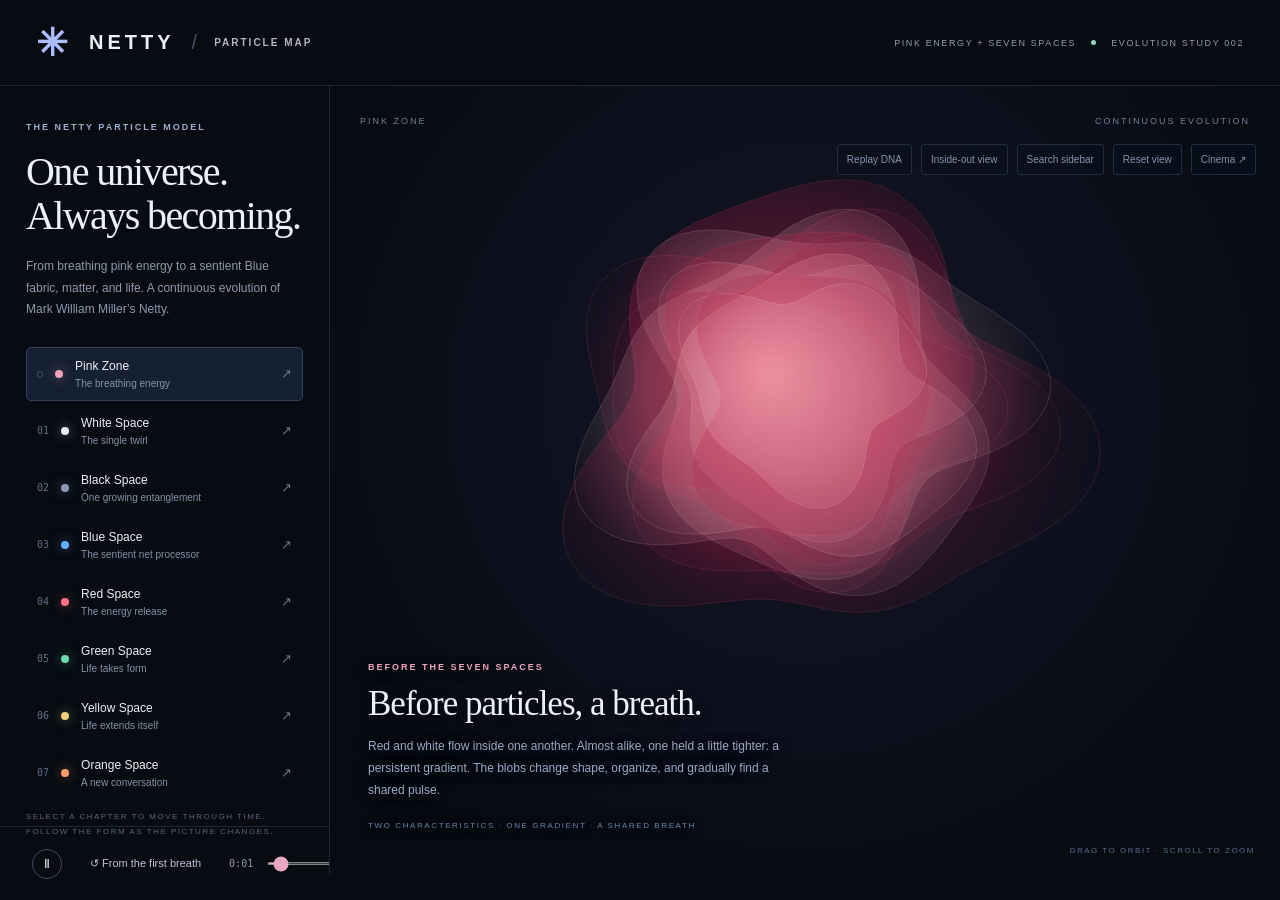
==== visualization/index.html @ 25a1af20 "Shrink the central twirl as the beating pair settles" ====
<!doctype html>
<html lang="en">
<head><meta charset="utf-8"><meta name="viewport" content="width=device-width,initial-scale=1"><title>Netty · Seven spaces, one universe</title><link rel="stylesheet" href="style.css"></head>
<body>
<header><a class="brand" href="./"><span class="brand-icon">✳</span> NETTY <span class="divider">/</span> <span class="subbrand">PARTICLE MAP</span></a><span class="edition">PINK ENERGY + SEVEN SPACES <i></i> EVOLUTION STUDY 002</span></header>
<main>
<aside><div id="chapter-navigation"><div class="eyebrow">THE NETTY PARTICLE MODEL</div><h1>One universe.<br> Always becoming.</h1><p class="intro">From breathing pink energy to a sentient Blue fabric, matter, and life. A continuous evolution of Mark William Miller’s Netty.</p><nav id="layers" aria-label="Explore the seven spaces"></nav><div class="aside-foot">SELECT A CHAPTER TO MOVE THROUGH TIME.<br>FOLLOW THE FORM AS THE PICTURE CHANGES.</div></div>
<section id="search-sidebar" hidden aria-label="Mark’s search-budget thought experiment">
<div class="sidebar-head"><span class="eyebrow">MARK’S THESIS</span><button id="close-search" aria-label="Close thought experiment">×</button></div>
<h2>The universe is built by a thoughtnet algorithm.</h2>
<p class="thesis-quote">“The guesses are too good.”</p><p class="intention-line">Design is intention, coming from Blue and sometimes working in Red, sometimes not. For us: happy or unhappy. For computers: right or wrong.</p>
<p class="challenge"><strong>The explanation I challenge</strong><br>Random mutation and natural selection is a heuristic algorithm.</p>
<p>Imagine an Earth-mass population. Every cell tries a unique DNA sequence each second, for four billion years. No repeats, anywhere.</p>
<label class="budget-label" for="budget-scenario">SEARCH BUDGET</label>
<select id="budget-scenario"><option value="human">One-fifth of a human cell</option><option value="91">91-base benchmark</option><option value="1pg">Earth mass · 1 pg per cell</option></select>
<div id="human-cell-inputs"><label>Body mass (kg)<input id="body-mass" type="number" min="1" max="1000" step="1" value="70"></label><label>Cells (trillions)<input id="human-cells" type="number" min="0.1" max="1000" step="0.1" value="14"></label></div>
<div id="budget-result"></div><div id="budget-bars" aria-label="Fraction of possible sequences enumerated"></div>
<p class="budget-rule">Every added base quadruples the possibilities.</p>
<button id="hold-search">Ⅱ Hold this thought</button>
<details><summary>Assumptions & scope</summary><p id="budget-assumptions"></p><p>Four letters per position: 4ⁿ sequences for n base pairs. The complementary strand is determined, not another independent set of choices. Trials = (Earth mass ÷ cell mass) × seconds.</p><p>This counts exhaustive enumeration. It does not give the probability of evolution: selection retains inherited changes, and evolution does not require trying every possible DNA sequence.</p><p>Inputs: <a href="https://nssdc.gsfc.nasa.gov/planetary/factsheet/sunfact.html" target="_blank" rel="noopener">NASA Earth mass</a> · <a href="https://book.bionumbers.org/how-big-is-an-e-coli-cell-and-what-is-its-mass/" target="_blank" rel="noopener">BioNumbers cell mass</a>.</p></details>
</section></aside>
<section class="stage" aria-label="Animated particle visualization"><canvas id="universe" aria-label="Continuous evolution from breathing red and white energy through seven spaces. Use the timeline to explore."></canvas><div class="stage-top"><span id="scene-label">COMPOSITE FIELD</span><span id="scene-mode">07 / 07 LAYERS</span></div><div class="view-controls"><button id="replay-dna">Replay DNA</button><button id="inside-out">Inside-out view</button><button id="open-search">Search sidebar</button><button id="reset" title="Reset view">Reset view</button><button id="cinema" title="Hide panels (Escape to restore)">Cinema ↗</button></div><div class="caption" aria-live="polite"><div class="eyebrow" id="chapter">THE COLLECTIVE PICTURE</div><h2 id="title">Everything, all at once.</h2><p id="description">Seven kinds of behavior occupy one field. Pulses become patterns; patterns become thought, matter, life, tools, and computation.</p><div id="motifs">PULSE <span>→</span> SPIN <span>→</span> PATTERN <span>→</span> POSSIBILITY</div></div><div id="heartbeat" hidden aria-label="Four beats in two pairs"></div><div id="mold-joke" hidden><span class="mold-blob">• · • · •</span><strong>Unless you’re a yellow slime mold…</strong><span>Why settle for one nucleus? Bring thousands.</span></div><div class="interaction-hint">DRAG TO ORBIT · SCROLL TO ZOOM</div></section>
</main>
<footer><button id="play" aria-label="Pause evolution">Ⅱ</button><button id="restart">↺ From the first breath</button><label class="scrubber"><span id="elapsed">0:00</span><input id="seek" aria-label="Evolution timeline in seconds" type="range" min="0" max="204" step="0.1" value="0"><span>3:24</span></label><label class="speed">TEMPO <input id="speed" type="range" min="0.25" max="16" step="0.25" value="1"><output id="speed-label">1×</output></label></footer>
<script src="evolution-model.js?v=pump-sync-2"></script><script src="assets/earth-texture.js"></script><script src="earth-globe.js"></script><script src="search-budget.js"></script><script src="embodied-scene.js"></script><script src="app.js?v=pump-sync-2"></script>
</body></html>
---- visualization/style.css ----
:root{color-scheme:dark;--bg:#070b12;--muted:#818c9f;--line:#202735;--accent:#7dafff}*{box-sizing:border-box}body{margin:0;background:var(--bg);color:#edf1f7;font-family:Arial,Helvetica,sans-serif}button,a,input{-webkit-tap-highlight-color:transparent}button{font:inherit;color:inherit;background:none;border:0;cursor:pointer}button:focus-visible,a:focus-visible,input:focus-visible{outline:2px solid #b8d6ff;outline-offset:4px}header{height:86px;border-bottom:1px solid var(--line);display:flex;align-items:center;justify-content:space-between;padding:0 36px}.brand{text-decoration:none;color:inherit;font-size:20px;font-weight:700;letter-spacing:4px;display:flex;align-items:center;gap:17px}.brand-icon{color:#acbdff;font-size:38px}.divider{font-weight:400;color:#465064;letter-spacing:0}.subbrand{font-size:10px;letter-spacing:2px;color:#adb6c6}.edition{font-size:9px;letter-spacing:1.6px;color:#929fb3;display:flex;align-items:center;gap:15px}.edition i{width:5px;height:5px;background:#90d6bd;border-radius:50%}main{display:grid;grid-template-columns:330px 1fr;height:calc(100dvh - 160px);min-height:640px}aside{padding:36px 26px;border-right:1px solid var(--line);z-index:2}.eyebrow{font-size:9px;letter-spacing:2px;color:#9caecb;font-weight:700}h1{font-family:Georgia,serif;font-weight:400;font-size:40px;line-height:1.1;letter-spacing:-1.6px;margin:18px 0}.intro{font-size:12px;line-height:1.8;color:#8e9aad;max-width:260px;margin-bottom:26px}nav{display:grid;gap:3px}.layer{display:flex;align-items:center;text-align:left;gap:12px;padding:11px 10px;border:1px solid transparent;border-radius:5px;width:100%}.layer:hover{background:#121b29}.layer.active{background:#152032;border-color:#34435b}.layer .num{font-size:10px;color:#626f84;font-family:monospace}.swatch{height:8px;width:8px;border-radius:50%;background:var(--color);box-shadow:0 0 12px color-mix(in srgb,var(--color),transparent 50%)}.layer strong{font-size:12px;display:block;font-weight:500}.layer small{display:block;color:#8492a7;font-size:10px;margin-top:5px}.layer .arrow{margin-left:auto;color:#68758b;font-size:13px}.overview{border-top:1px solid var(--line);margin-top:15px;padding:18px 8px;width:100%;display:flex;gap:14px;font-size:12px;color:#9aa9bf}.overview span:last-child{margin-left:auto}.overview.active{color:#dce9ff}.aside-foot{margin-top:9px;font-size:8px;line-height:1.9;letter-spacing:1.5px;color:#58667c}.stage{position:relative;overflow:hidden;background:radial-gradient(ellipse at 52% 43%,#101c32 0%,#080e1a 47%,#070b12 75%)}canvas{width:100%;height:100%;display:block;cursor:grab;touch-action:none}canvas:active{cursor:grabbing}.stage-top{position:absolute;top:30px;left:30px;right:30px;display:flex;justify-content:space-between;font-size:9px;letter-spacing:2px;color:#718198;pointer-events:none}.view-controls{position:absolute;top:58px;right:24px;display:flex;gap:9px}.view-controls button{font-size:10px;color:#8494ad;padding:9px;border:1px solid #202d42;border-radius:3px;background:#090f1c88}.caption{position:absolute;bottom:45px;left:38px;max-width:470px;pointer-events:none;text-shadow:0 2px 12px #070b12}.caption h2{font-family:Georgia,serif;font-size:35px;font-weight:400;letter-spacing:-1px;margin:12px 0}.caption p{color:#9aabc3;font-size:12px;line-height:1.8;max-width:435px}.caption #motifs{font-size:8px;letter-spacing:1.6px;color:#6985aa;margin-top:20px}#motifs span{padding:0 9px;color:#48566b}.interaction-hint{position:absolute;bottom:20px;right:25px;font-size:8px;letter-spacing:1.5px;color:#586d8c;pointer-events:none}footer{height:74px;border-top:1px solid var(--line);display:flex;align-items:center;gap:22px;padding:0 32px}#play{width:30px;height:30px;border:1px solid #3b4a62;border-radius:50%;font-size:12px}#tour{font-size:11px;white-space:nowrap;color:#b2c4dc}#tour[aria-pressed=true]{color:#8bb9ff}.timeline{height:2px;background:#263044;flex:1}.timeline span{height:100%;display:block;background:#8eb5f4;width:0}.speed{font-size:8px;letter-spacing:1.5px;display:flex;align-items:center;gap:10px;color:#8291a8}.speed input{width:75px;accent-color:#9dbcfa}.speed output{min-width:27px}.footer-mark{font-size:8px;letter-spacing:1.5px;color:#596a80}.cinema header,.cinema aside,.cinema footer,.cinema .caption,.cinema .stage-top,.cinema .interaction-hint{display:none}.cinema main{display:block;height:100dvh;min-height:0}.cinema .stage{height:100%}.cinema #reset{display:none}.cinema .view-controls{top:20px;opacity:.4}.cinema .view-controls:hover{opacity:1}@media(min-height:950px){aside{padding-top:50px}.layer{padding-top:16px;padding-bottom:16px}}@media(max-width:900px){header{padding:0 20px}.edition,.footer-mark{display:none}main{grid-template-columns:260px 1fr}aside{padding:30px 18px}h1{font-size:34px}.caption{left:25px;right:20px}.caption h2{font-size:29px}}@media(max-width:600px){header{height:65px}.brand{font-size:17px;gap:12px}.subbrand{font-size:8px}main{display:flex;flex-direction:column;height:auto;min-height:0}aside{padding:22px 20px 12px;border-right:0}h1{font-size:30px;margin:12px 0}h1 br{display:none}.intro,.aside-foot{display:none}nav{grid-template-columns:repeat(4,1fr);gap:3px}.layer{padding:10px 5px;gap:6px}.layer .num,.layer small,.layer .arrow{display:none}.layer strong{font-size:10px}.swatch{width:5px;height:5px}.overview{padding:12px 5px;margin-top:7px}.stage{height:580px}.stage-top{left:20px;right:20px;font-size:8px}.caption{bottom:44px}.caption h2{font-size:29px}.caption p{font-size:11px}footer{height:75px;gap:10px;padding:0 15px}.timeline{display:none}#tour{font-size:10px}.speed{margin-left:auto}.speed input{width:50px}.speed{font-size:7px;gap:5px}.cinema .stage{height:100dvh}}
@media(min-width:601px) and (max-height:850px){header{height:64px}main{height:calc(100dvh - 124px);min-height:560px}aside{padding:22px 22px 10px}h1{font-size:33px;margin:14px 0}.intro{font-size:11px;line-height:1.65;margin-bottom:15px}.layer{padding:8px 8px}.layer small{margin-top:3px;font-size:9px}.overview{padding:12px 8px;margin-top:10px}.aside-foot{font-size:7px}footer{height:60px}.caption{bottom:37px}.caption h2{font-size:30px;margin:10px 0}.caption p{font-size:11px}.caption #motifs{margin-top:12px}}
@media(min-width:601px) and (max-height:750px){.aside-foot{display:none}}
/* Evolution controls: one film clock, including the Pink prelude. */
#restart{font-size:11px;color:#b9c4d8;white-space:nowrap}.scrubber{display:flex;align-items:center;gap:12px;flex:1;font:10px monospace;color:#8c9bb1}.scrubber input{width:100%;min-width:35px;accent-color:#e6a7bf;height:3px}.layer.emerged .num{color:#a6bfd8}.layer.emerged .arrow{color:#b3a6bb}.stage{background:radial-gradient(ellipse at 50% 40%,#171424 0%,#0c101c 50%,#070b12 78%)}
@media(min-width:601px) and (max-height:850px){.layer{padding-top:6px;padding-bottom:6px}.intro{margin-bottom:12px}h1{font-size:31px}.aside-foot{display:none}}
@media(max-width:600px){.intro{display:none}h1{font-size:27px}.scrubber{order:4;flex-basis:100%}footer{flex-wrap:wrap;height:100px;padding:12px 15px;gap:12px}.speed{margin-left:auto}#restart{font-size:10px}.caption{bottom:40px}.caption #motifs{line-height:1.8}.stage{height:600px}.cinema .stage{height:100dvh}}
[hidden]{display:none!important}#search-sidebar{font-size:11px;line-height:1.65;max-height:100%;overflow:auto;padding-right:4px}.sidebar-head{display:flex;justify-content:space-between;align-items:center}.sidebar-head button{font-size:22px;color:#9cb9c5}#search-sidebar h2{font:normal 27px/1.15 Georgia,serif;letter-spacing:-.5px;margin:15px 0}.thesis-quote{color:#8edcb7;font:italic 17px Georgia,serif}#search-sidebar p{color:#a7b5c5}.challenge{border-left:2px solid #b68ca4;padding-left:10px;font-size:10px}.challenge strong{font-size:9px;letter-spacing:.5px;color:#d9b6c6}.budget-label{display:block;color:#7793a8;font-size:8px;letter-spacing:1.6px;margin:16px 0 5px}#budget-scenario{width:100%;background:#132032;border:1px solid #32465b;color:#d4e2f0;padding:8px;font-size:11px;border-radius:4px}#budget-result{font-size:10px;color:#b4d2c6;margin:12px 0}.budget-row{margin:11px 0}.budget-row>div:first-child{display:flex;justify-content:space-between;font-size:10px}.budget-row strong{color:#98e1c0;font-weight:400}.budget-track{height:5px;background:#1e2a37;margin-top:5px;border-radius:3px;overflow:hidden}.budget-track i{display:block;height:100%;background:#72caa6}.budget-rule{font-size:10px}#hold-search{border:1px solid #345245;color:#a4ddc1;width:100%;padding:9px;border-radius:4px;margin:5px 0 13px;font-size:10px}#search-sidebar details{font-size:9px;color:#8096aa}#search-sidebar summary{cursor:pointer}#search-sidebar a{color:#a8cbe6}.cinema #open-search{display:none}@media(max-width:600px){.search-open aside{max-height:65dvh;overflow:auto}#search-sidebar{max-height:none}.search-open .stage{height:600px}.view-controls{gap:5px}.view-controls button{font-size:9px}}
#human-cell-inputs{display:grid;grid-template-columns:1fr 1fr;gap:10px;margin:10px 0}#human-cell-inputs label{font-size:9px;color:#92a7bd}#human-cell-inputs input{width:100%;margin-top:4px;background:#0e1927;border:1px solid #304158;color:#dbe7ef;border-radius:3px;padding:6px;font-size:11px}

.view-controls{flex-wrap:wrap;max-width:calc(100% - 40px);justify-content:flex-end}#heartbeat{position:absolute;left:30px;top:105px;color:#aac4e5;font:10px monospace;letter-spacing:1px;pointer-events:none}.cinema #heartbeat{top:75px}@media(max-width:600px){#heartbeat{top:140px;left:20px;font-size:9px}}

#mold-joke{position:absolute;right:24px;top:175px;max-width:190px;padding:12px;background:#141c16dc;border:1px solid #665f31;border-radius:8px;color:#d5d8ac;font-size:10px;line-height:1.6}#mold-joke strong,#mold-joke span{display:block}.mold-blob{width:95px;padding:8px;background:#bd9f36;color:#f2e59f;border-radius:47% 62% 35% 55%;letter-spacing:8px;margin-bottom:8px}@media(max-width:600px){#mold-joke{top:170px;max-width:155px;font-size:9px}}
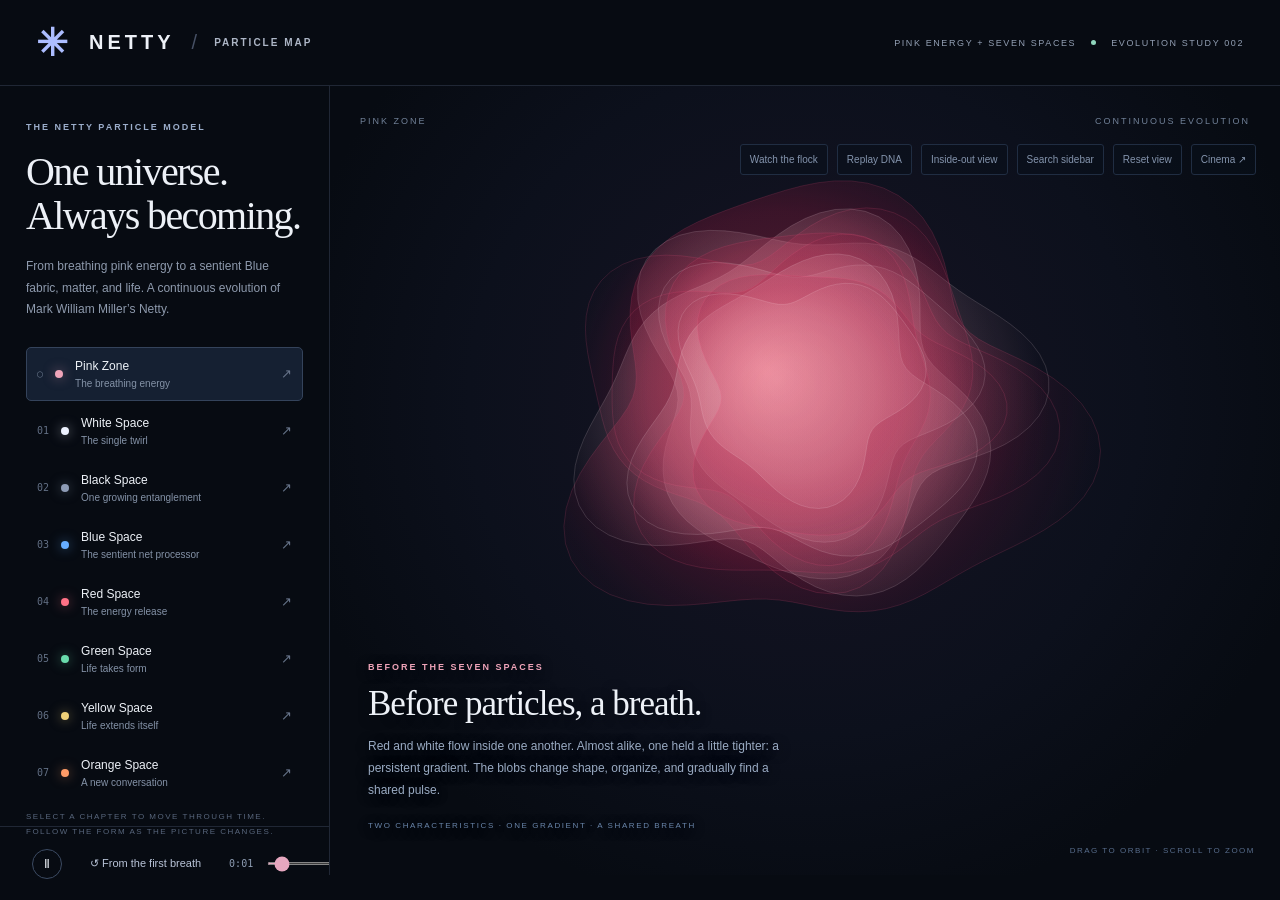
==== commit 8b4c421a: "Illustrate six-neighbor flocking and record Aquarius directions" ====
--- a/visualization/index.html
+++ b/visualization/index.html
@@ -19,8 +19,8 @@
 <button id="hold-search">Ⅱ Hold this thought</button>
 <details><summary>Assumptions & scope</summary><p id="budget-assumptions"></p><p>Four letters per position: 4ⁿ sequences for n base pairs. The complementary strand is determined, not another independent set of choices. Trials = (Earth mass ÷ cell mass) × seconds.</p><p>This counts exhaustive enumeration. It does not give the probability of evolution: selection retains inherited changes, and evolution does not require trying every possible DNA sequence.</p><p>Inputs: <a href="https://nssdc.gsfc.nasa.gov/planetary/factsheet/sunfact.html" target="_blank" rel="noopener">NASA Earth mass</a> · <a href="https://book.bionumbers.org/how-big-is-an-e-coli-cell-and-what-is-its-mass/" target="_blank" rel="noopener">BioNumbers cell mass</a>.</p></details>
 </section></aside>
-<section class="stage" aria-label="Animated particle visualization"><canvas id="universe" aria-label="Continuous evolution from breathing red and white energy through seven spaces. Use the timeline to explore."></canvas><div class="stage-top"><span id="scene-label">COMPOSITE FIELD</span><span id="scene-mode">07 / 07 LAYERS</span></div><div class="view-controls"><button id="replay-dna">Replay DNA</button><button id="inside-out">Inside-out view</button><button id="open-search">Search sidebar</button><button id="reset" title="Reset view">Reset view</button><button id="cinema" title="Hide panels (Escape to restore)">Cinema ↗</button></div><div class="caption" aria-live="polite"><div class="eyebrow" id="chapter">THE COLLECTIVE PICTURE</div><h2 id="title">Everything, all at once.</h2><p id="description">Seven kinds of behavior occupy one field. Pulses become patterns; patterns become thought, matter, life, tools, and computation.</p><div id="motifs">PULSE <span>→</span> SPIN <span>→</span> PATTERN <span>→</span> POSSIBILITY</div></div><div id="heartbeat" hidden aria-label="Four beats in two pairs"></div><div id="mold-joke" hidden><span class="mold-blob">• · • · •</span><strong>Unless you’re a yellow slime mold…</strong><span>Why settle for one nucleus? Bring thousands.</span></div><div class="interaction-hint">DRAG TO ORBIT · SCROLL TO ZOOM</div></section>
+<section class="stage" aria-label="Animated particle visualization"><canvas id="universe" aria-label="Continuous evolution from breathing red and white energy through seven spaces. Use the timeline to explore."></canvas><div class="stage-top"><span id="scene-label">COMPOSITE FIELD</span><span id="scene-mode">07 / 07 LAYERS</span></div><div class="view-controls"><button id="flock-view">Watch the flock</button><button id="replay-dna">Replay DNA</button><button id="inside-out">Inside-out view</button><button id="open-search">Search sidebar</button><button id="reset" title="Reset view">Reset view</button><button id="cinema" title="Hide panels (Escape to restore)">Cinema ↗</button></div><div class="caption" aria-live="polite"><div class="eyebrow" id="chapter">THE COLLECTIVE PICTURE</div><h2 id="title">Everything, all at once.</h2><p id="description">Seven kinds of behavior occupy one field. Pulses become patterns; patterns become thought, matter, life, tools, and computation.</p><div id="motifs">PULSE <span>→</span> SPIN <span>→</span> PATTERN <span>→</span> POSSIBILITY</div></div><div id="heartbeat" hidden aria-label="Four beats in two pairs"></div><div id="mold-joke" hidden><span class="mold-blob">• · • · •</span><strong>Unless you’re a yellow slime mold…</strong><span>Why settle for one nucleus? Bring thousands.</span></div><div class="interaction-hint">DRAG TO ORBIT · SCROLL TO ZOOM</div></section>
 </main>
 <footer><button id="play" aria-label="Pause evolution">Ⅱ</button><button id="restart">↺ From the first breath</button><label class="scrubber"><span id="elapsed">0:00</span><input id="seek" aria-label="Evolution timeline in seconds" type="range" min="0" max="204" step="0.1" value="0"><span>3:24</span></label><label class="speed">TEMPO <input id="speed" type="range" min="0.25" max="16" step="0.25" value="1"><output id="speed-label">1×</output></label></footer>
-<script src="evolution-model.js?v=pump-sync-2"></script><script src="assets/earth-texture.js"></script><script src="earth-globe.js"></script><script src="search-budget.js"></script><script src="embodied-scene.js"></script><script src="app.js?v=pump-sync-2"></script>
+<script src="evolution-model.js?v=flock-1"></script><script src="assets/earth-texture.js"></script><script src="earth-globe.js"></script><script src="search-budget.js"></script><script src="embodied-scene.js?v=flock-1"></script><script src="app.js?v=flock-1"></script>
 </body></html>
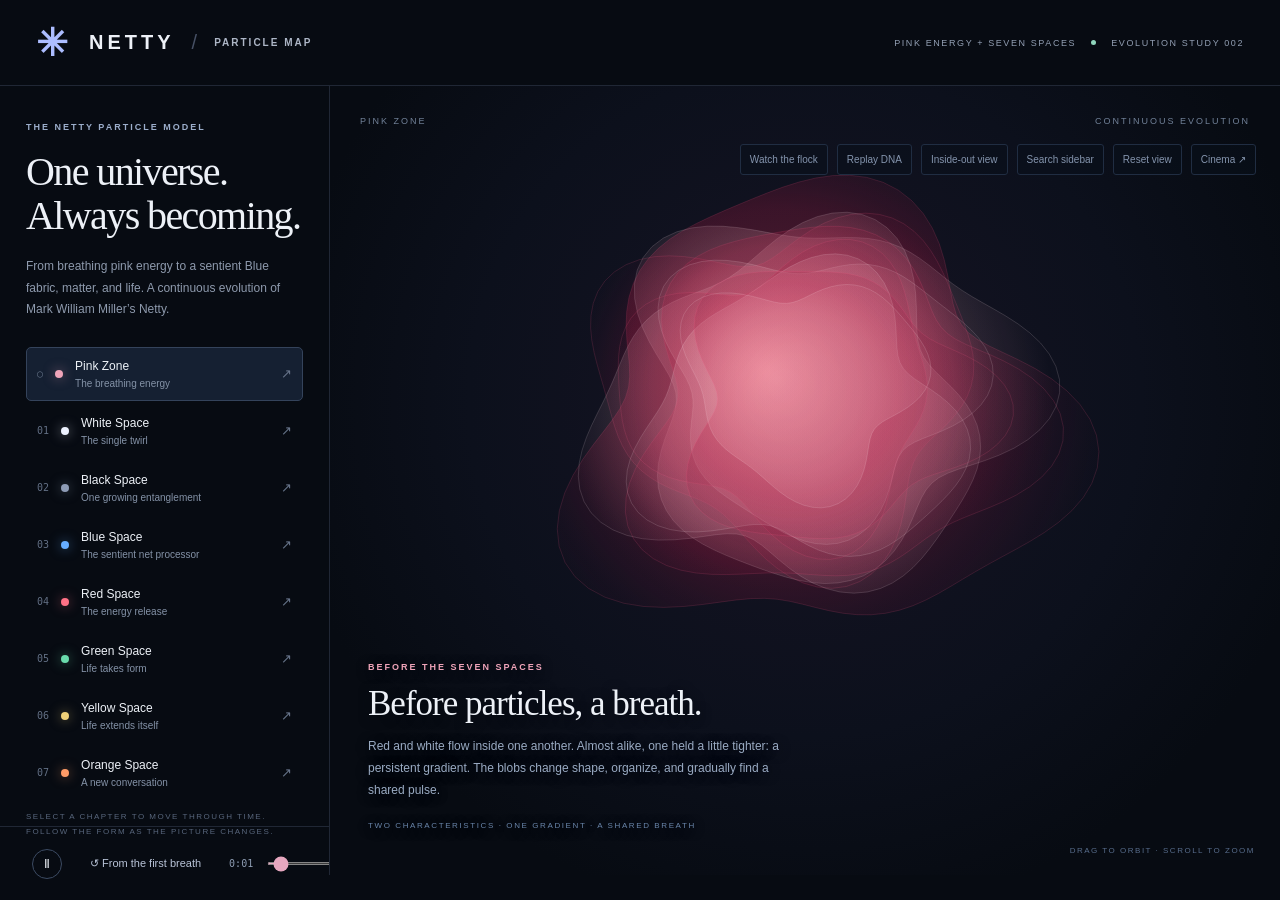
==== commit c64e97a7: "Exchange inner and outer pump surfaces through radial breathing" ====
--- a/visualization/index.html
+++ b/visualization/index.html
@@ -22,5 +22,5 @@
 <section class="stage" aria-label="Animated particle visualization"><canvas id="universe" aria-label="Continuous evolution from breathing red and white energy through seven spaces. Use the timeline to explore."></canvas><div class="stage-top"><span id="scene-label">COMPOSITE FIELD</span><span id="scene-mode">07 / 07 LAYERS</span></div><div class="view-controls"><button id="flock-view">Watch the flock</button><button id="replay-dna">Replay DNA</button><button id="inside-out">Inside-out view</button><button id="open-search">Search sidebar</button><button id="reset" title="Reset view">Reset view</button><button id="cinema" title="Hide panels (Escape to restore)">Cinema ↗</button></div><div class="caption" aria-live="polite"><div class="eyebrow" id="chapter">THE COLLECTIVE PICTURE</div><h2 id="title">Everything, all at once.</h2><p id="description">Seven kinds of behavior occupy one field. Pulses become patterns; patterns become thought, matter, life, tools, and computation.</p><div id="motifs">PULSE <span>→</span> SPIN <span>→</span> PATTERN <span>→</span> POSSIBILITY</div></div><div id="heartbeat" hidden aria-label="Four beats in two pairs"></div><div id="mold-joke" hidden><span class="mold-blob">• · • · •</span><strong>Unless you’re a yellow slime mold…</strong><span>Why settle for one nucleus? Bring thousands.</span></div><div class="interaction-hint">DRAG TO ORBIT · SCROLL TO ZOOM</div></section>
 </main>
 <footer><button id="play" aria-label="Pause evolution">Ⅱ</button><button id="restart">↺ From the first breath</button><label class="scrubber"><span id="elapsed">0:00</span><input id="seek" aria-label="Evolution timeline in seconds" type="range" min="0" max="204" step="0.1" value="0"><span>3:24</span></label><label class="speed">TEMPO <input id="speed" type="range" min="0.25" max="16" step="0.25" value="1"><output id="speed-label">1×</output></label></footer>
-<script src="evolution-model.js?v=flock-1"></script><script src="assets/earth-texture.js"></script><script src="earth-globe.js"></script><script src="search-budget.js"></script><script src="embodied-scene.js?v=flock-1"></script><script src="app.js?v=flock-1"></script>
+<script src="evolution-model.js?v=radial-pump-1"></script><script src="assets/earth-texture.js"></script><script src="earth-globe.js"></script><script src="search-budget.js"></script><script src="embodied-scene.js?v=radial-pump-1"></script><script src="app.js?v=radial-pump-1"></script>
 </body></html>
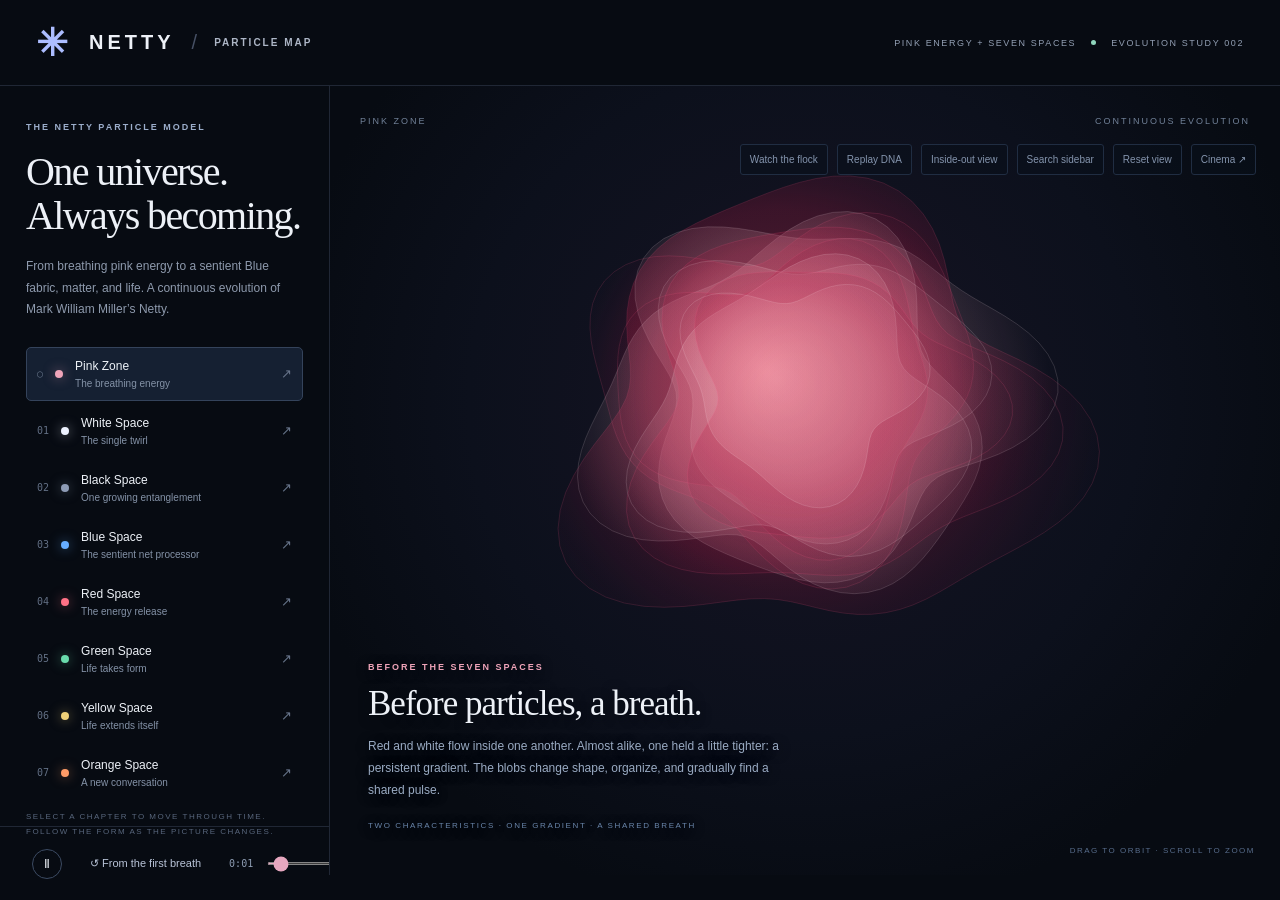
==== commit 7c929c77: "Keep the pure-white central particle visible through every layer" ====
--- a/visualization/index.html
+++ b/visualization/index.html
@@ -22,5 +22,5 @@
 <section class="stage" aria-label="Animated particle visualization"><canvas id="universe" aria-label="Continuous evolution from breathing red and white energy through seven spaces. Use the timeline to explore."></canvas><div class="stage-top"><span id="scene-label">COMPOSITE FIELD</span><span id="scene-mode">07 / 07 LAYERS</span></div><div class="view-controls"><button id="flock-view">Watch the flock</button><button id="replay-dna">Replay DNA</button><button id="inside-out">Inside-out view</button><button id="open-search">Search sidebar</button><button id="reset" title="Reset view">Reset view</button><button id="cinema" title="Hide panels (Escape to restore)">Cinema ↗</button></div><div class="caption" aria-live="polite"><div class="eyebrow" id="chapter">THE COLLECTIVE PICTURE</div><h2 id="title">Everything, all at once.</h2><p id="description">Seven kinds of behavior occupy one field. Pulses become patterns; patterns become thought, matter, life, tools, and computation.</p><div id="motifs">PULSE <span>→</span> SPIN <span>→</span> PATTERN <span>→</span> POSSIBILITY</div></div><div id="heartbeat" hidden aria-label="Four beats in two pairs"></div><div id="mold-joke" hidden><span class="mold-blob">• · • · •</span><strong>Unless you’re a yellow slime mold…</strong><span>Why settle for one nucleus? Bring thousands.</span></div><div class="interaction-hint">DRAG TO ORBIT · SCROLL TO ZOOM</div></section>
 </main>
 <footer><button id="play" aria-label="Pause evolution">Ⅱ</button><button id="restart">↺ From the first breath</button><label class="scrubber"><span id="elapsed">0:00</span><input id="seek" aria-label="Evolution timeline in seconds" type="range" min="0" max="204" step="0.1" value="0"><span>3:24</span></label><label class="speed">TEMPO <input id="speed" type="range" min="0.25" max="16" step="0.25" value="1"><output id="speed-label">1×</output></label></footer>
-<script src="evolution-model.js?v=radial-pump-1"></script><script src="assets/earth-texture.js"></script><script src="earth-globe.js"></script><script src="search-budget.js"></script><script src="embodied-scene.js?v=radial-pump-1"></script><script src="app.js?v=radial-pump-1"></script>
+<script src="evolution-model.js?v=white-center-1"></script><script src="assets/earth-texture.js"></script><script src="earth-globe.js"></script><script src="search-budget.js"></script><script src="embodied-scene.js?v=white-center-1"></script><script src="app.js?v=white-center-1"></script>
 </body></html>
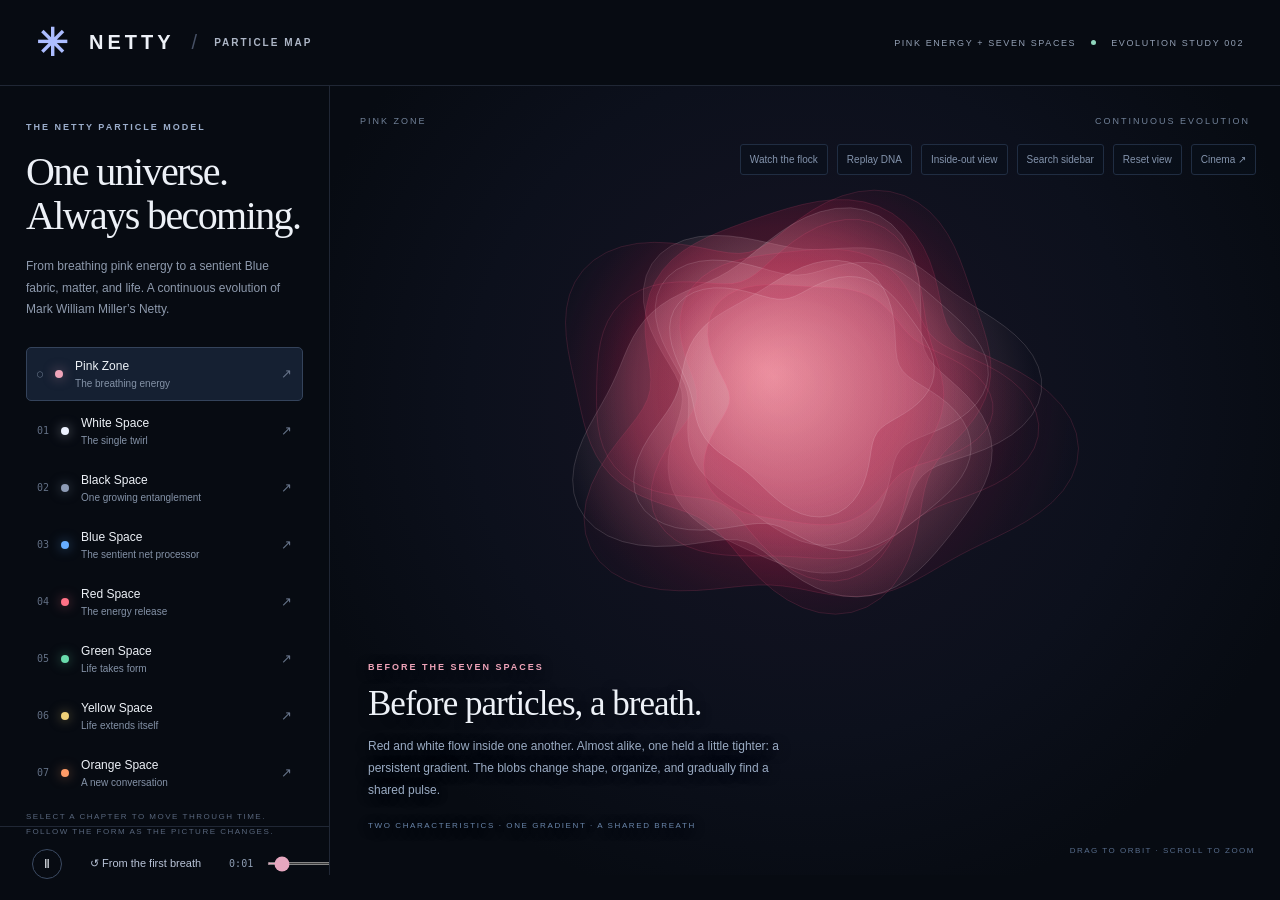
==== commit 39bf7424: "Let the settled concentric breath initiate the central twirl" ====
--- a/visualization/index.html
+++ b/visualization/index.html
@@ -22,5 +22,5 @@
 <section class="stage" aria-label="Animated particle visualization"><canvas id="universe" aria-label="Continuous evolution from breathing red and white energy through seven spaces. Use the timeline to explore."></canvas><div class="stage-top"><span id="scene-label">COMPOSITE FIELD</span><span id="scene-mode">07 / 07 LAYERS</span></div><div class="view-controls"><button id="flock-view">Watch the flock</button><button id="replay-dna">Replay DNA</button><button id="inside-out">Inside-out view</button><button id="open-search">Search sidebar</button><button id="reset" title="Reset view">Reset view</button><button id="cinema" title="Hide panels (Escape to restore)">Cinema ↗</button></div><div class="caption" aria-live="polite"><div class="eyebrow" id="chapter">THE COLLECTIVE PICTURE</div><h2 id="title">Everything, all at once.</h2><p id="description">Seven kinds of behavior occupy one field. Pulses become patterns; patterns become thought, matter, life, tools, and computation.</p><div id="motifs">PULSE <span>→</span> SPIN <span>→</span> PATTERN <span>→</span> POSSIBILITY</div></div><div id="heartbeat" hidden aria-label="Four beats in two pairs"></div><div id="mold-joke" hidden><span class="mold-blob">• · • · •</span><strong>Unless you’re a yellow slime mold…</strong><span>Why settle for one nucleus? Bring thousands.</span></div><div class="interaction-hint">DRAG TO ORBIT · SCROLL TO ZOOM</div></section>
 </main>
 <footer><button id="play" aria-label="Pause evolution">Ⅱ</button><button id="restart">↺ From the first breath</button><label class="scrubber"><span id="elapsed">0:00</span><input id="seek" aria-label="Evolution timeline in seconds" type="range" min="0" max="204" step="0.1" value="0"><span>3:24</span></label><label class="speed">TEMPO <input id="speed" type="range" min="0.25" max="16" step="0.25" value="1"><output id="speed-label">1×</output></label></footer>
-<script src="evolution-model.js?v=white-center-1"></script><script src="assets/earth-texture.js"></script><script src="earth-globe.js"></script><script src="search-budget.js"></script><script src="embodied-scene.js?v=white-center-1"></script><script src="app.js?v=white-center-1"></script>
+<script src="evolution-model.js?v=breath-birth-3"></script><script src="assets/earth-texture.js"></script><script src="earth-globe.js"></script><script src="search-budget.js"></script><script src="embodied-scene.js?v=breath-birth-3"></script><script src="app.js?v=breath-birth-3"></script>
 </body></html>
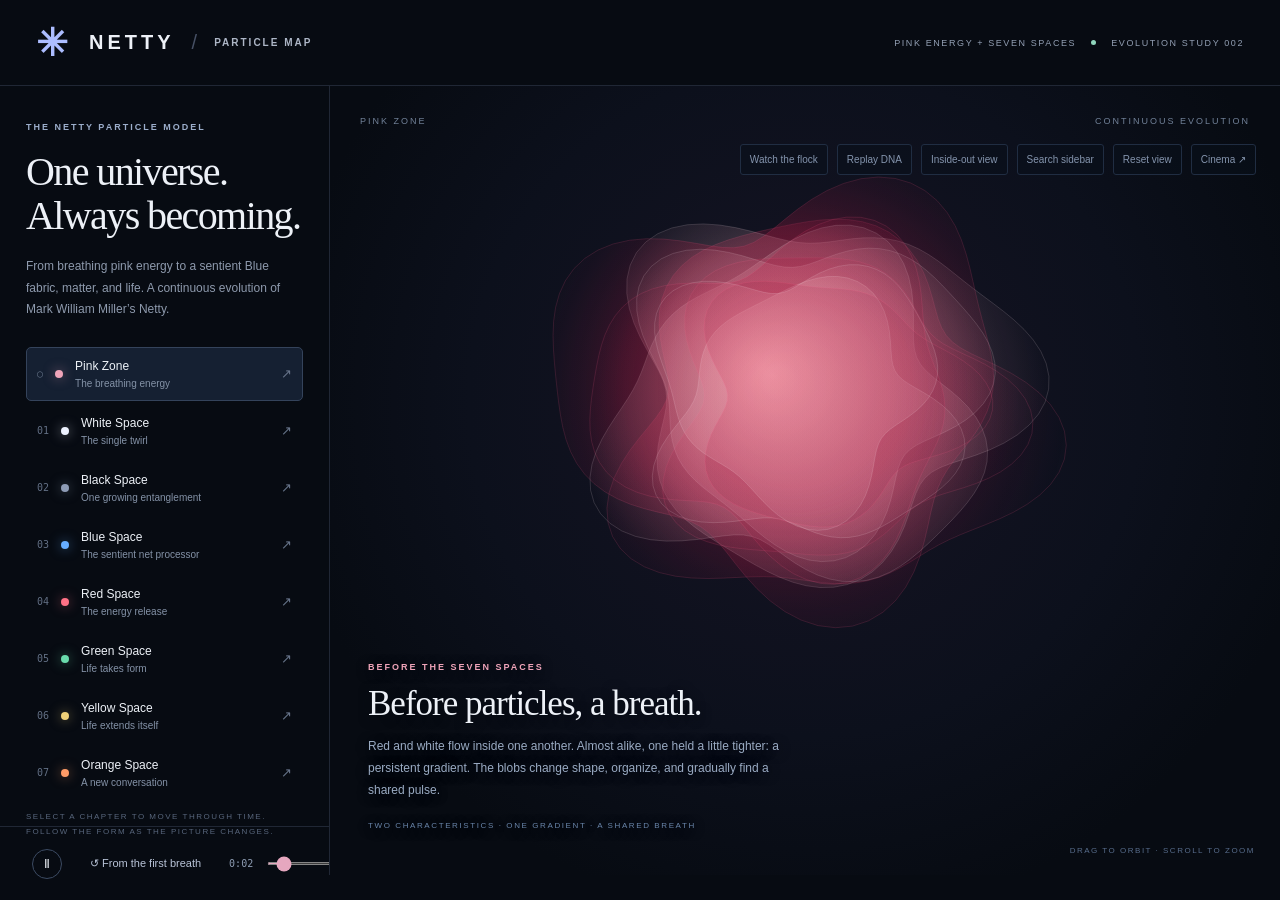
==== commit 167478b9: "Make the flock dart and turn within a contained neighborhood" ====
--- a/visualization/index.html
+++ b/visualization/index.html
@@ -22,5 +22,5 @@
 <section class="stage" aria-label="Animated particle visualization"><canvas id="universe" aria-label="Continuous evolution from breathing red and white energy through seven spaces. Use the timeline to explore."></canvas><div class="stage-top"><span id="scene-label">COMPOSITE FIELD</span><span id="scene-mode">07 / 07 LAYERS</span></div><div class="view-controls"><button id="flock-view">Watch the flock</button><button id="replay-dna">Replay DNA</button><button id="inside-out">Inside-out view</button><button id="open-search">Search sidebar</button><button id="reset" title="Reset view">Reset view</button><button id="cinema" title="Hide panels (Escape to restore)">Cinema ↗</button></div><div class="caption" aria-live="polite"><div class="eyebrow" id="chapter">THE COLLECTIVE PICTURE</div><h2 id="title">Everything, all at once.</h2><p id="description">Seven kinds of behavior occupy one field. Pulses become patterns; patterns become thought, matter, life, tools, and computation.</p><div id="motifs">PULSE <span>→</span> SPIN <span>→</span> PATTERN <span>→</span> POSSIBILITY</div></div><div id="heartbeat" hidden aria-label="Four beats in two pairs"></div><div id="mold-joke" hidden><span class="mold-blob">• · • · •</span><strong>Unless you’re a yellow slime mold…</strong><span>Why settle for one nucleus? Bring thousands.</span></div><div class="interaction-hint">DRAG TO ORBIT · SCROLL TO ZOOM</div></section>
 </main>
 <footer><button id="play" aria-label="Pause evolution">Ⅱ</button><button id="restart">↺ From the first breath</button><label class="scrubber"><span id="elapsed">0:00</span><input id="seek" aria-label="Evolution timeline in seconds" type="range" min="0" max="204" step="0.1" value="0"><span>3:24</span></label><label class="speed">TEMPO <input id="speed" type="range" min="0.25" max="16" step="0.25" value="1"><output id="speed-label">1×</output></label></footer>
-<script src="evolution-model.js?v=breath-birth-3"></script><script src="assets/earth-texture.js"></script><script src="earth-globe.js"></script><script src="search-budget.js"></script><script src="embodied-scene.js?v=breath-birth-3"></script><script src="app.js?v=breath-birth-3"></script>
+<script src="evolution-model.js?v=breath-birth-3"></script><script src="assets/earth-texture.js"></script><script src="earth-globe.js"></script><script src="search-budget.js"></script><script src="embodied-scene.js?v=flock-darts-2"></script><script src="app.js?v=breath-birth-3"></script>
 </body></html>
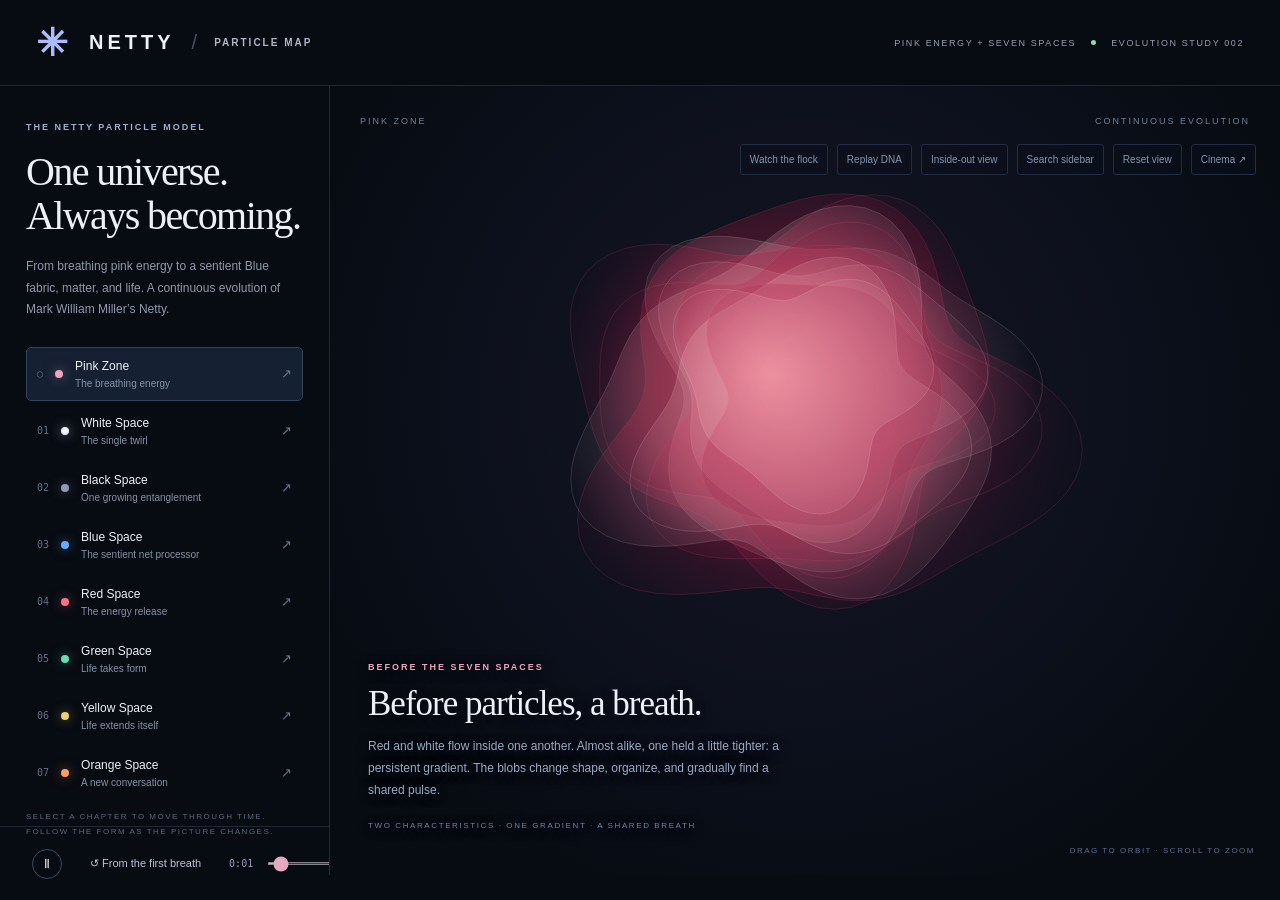
==== commit f97f8456: "Place the bird and flock within Green Space" ====
--- a/visualization/index.html
+++ b/visualization/index.html
@@ -22,5 +22,5 @@
 <section class="stage" aria-label="Animated particle visualization"><canvas id="universe" aria-label="Continuous evolution from breathing red and white energy through seven spaces. Use the timeline to explore."></canvas><div class="stage-top"><span id="scene-label">COMPOSITE FIELD</span><span id="scene-mode">07 / 07 LAYERS</span></div><div class="view-controls"><button id="flock-view">Watch the flock</button><button id="replay-dna">Replay DNA</button><button id="inside-out">Inside-out view</button><button id="open-search">Search sidebar</button><button id="reset" title="Reset view">Reset view</button><button id="cinema" title="Hide panels (Escape to restore)">Cinema ↗</button></div><div class="caption" aria-live="polite"><div class="eyebrow" id="chapter">THE COLLECTIVE PICTURE</div><h2 id="title">Everything, all at once.</h2><p id="description">Seven kinds of behavior occupy one field. Pulses become patterns; patterns become thought, matter, life, tools, and computation.</p><div id="motifs">PULSE <span>→</span> SPIN <span>→</span> PATTERN <span>→</span> POSSIBILITY</div></div><div id="heartbeat" hidden aria-label="Four beats in two pairs"></div><div id="mold-joke" hidden><span class="mold-blob">• · • · •</span><strong>Unless you’re a yellow slime mold…</strong><span>Why settle for one nucleus? Bring thousands.</span></div><div class="interaction-hint">DRAG TO ORBIT · SCROLL TO ZOOM</div></section>
 </main>
 <footer><button id="play" aria-label="Pause evolution">Ⅱ</button><button id="restart">↺ From the first breath</button><label class="scrubber"><span id="elapsed">0:00</span><input id="seek" aria-label="Evolution timeline in seconds" type="range" min="0" max="204" step="0.1" value="0"><span>3:24</span></label><label class="speed">TEMPO <input id="speed" type="range" min="0.25" max="16" step="0.25" value="1"><output id="speed-label">1×</output></label></footer>
-<script src="evolution-model.js?v=breath-birth-3"></script><script src="assets/earth-texture.js"></script><script src="earth-globe.js"></script><script src="search-budget.js"></script><script src="embodied-scene.js?v=flock-darts-2"></script><script src="app.js?v=breath-birth-3"></script>
+<script src="evolution-model.js?v=green-flock-1"></script><script src="assets/earth-texture.js"></script><script src="earth-globe.js"></script><script src="search-budget.js"></script><script src="embodied-scene.js?v=green-flock-1"></script><script src="app.js?v=green-flock-1"></script>
 </body></html>
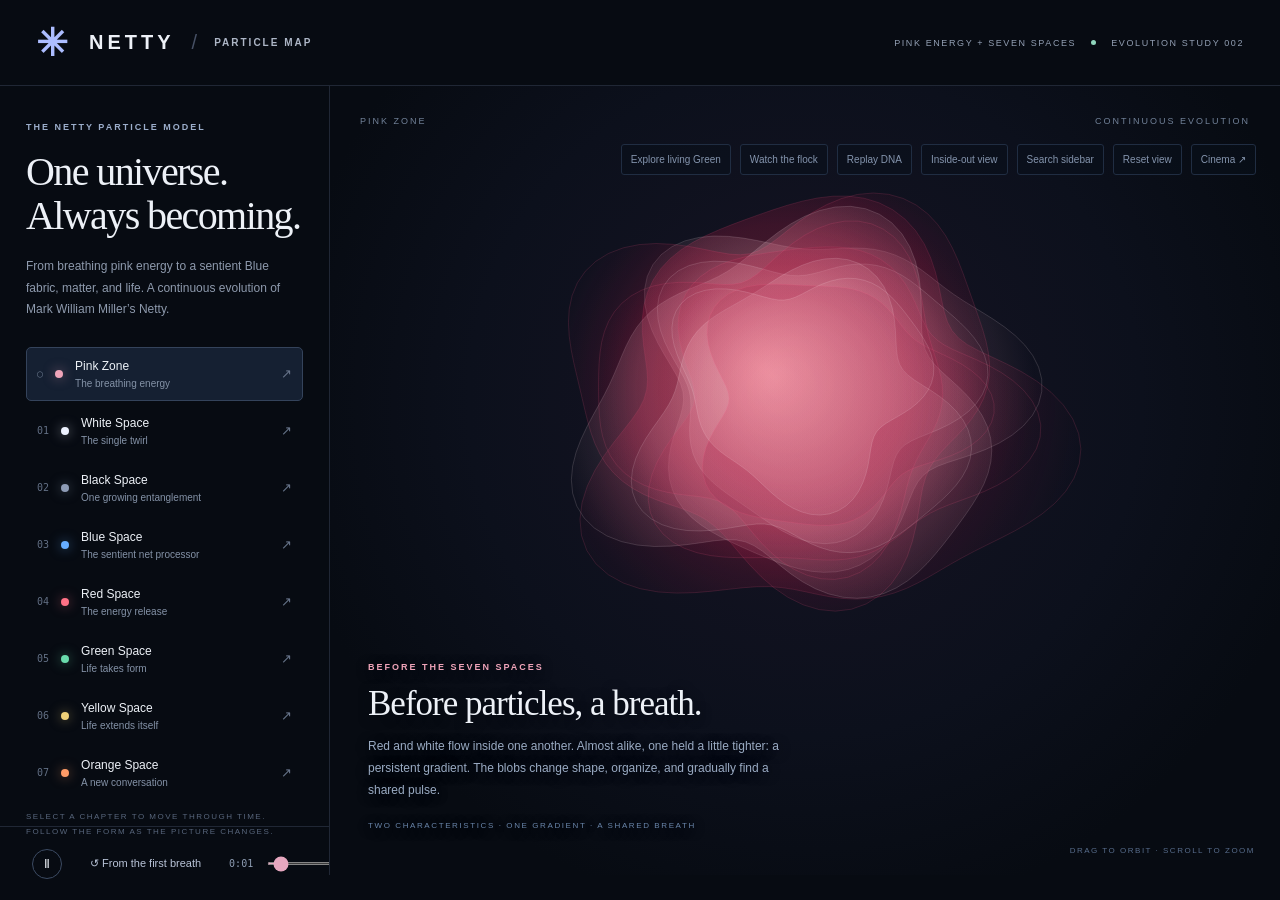
==== commit 45cbdf22: "Expand Green with branching slime mold and four-neighbor ground swarms" ====
--- a/visualization/index.html
+++ b/visualization/index.html
@@ -19,8 +19,8 @@
 <button id="hold-search">Ⅱ Hold this thought</button>
 <details><summary>Assumptions & scope</summary><p id="budget-assumptions"></p><p>Four letters per position: 4ⁿ sequences for n base pairs. The complementary strand is determined, not another independent set of choices. Trials = (Earth mass ÷ cell mass) × seconds.</p><p>This counts exhaustive enumeration. It does not give the probability of evolution: selection retains inherited changes, and evolution does not require trying every possible DNA sequence.</p><p>Inputs: <a href="https://nssdc.gsfc.nasa.gov/planetary/factsheet/sunfact.html" target="_blank" rel="noopener">NASA Earth mass</a> · <a href="https://book.bionumbers.org/how-big-is-an-e-coli-cell-and-what-is-its-mass/" target="_blank" rel="noopener">BioNumbers cell mass</a>.</p></details>
 </section></aside>
-<section class="stage" aria-label="Animated particle visualization"><canvas id="universe" aria-label="Continuous evolution from breathing red and white energy through seven spaces. Use the timeline to explore."></canvas><div class="stage-top"><span id="scene-label">COMPOSITE FIELD</span><span id="scene-mode">07 / 07 LAYERS</span></div><div class="view-controls"><button id="flock-view">Watch the flock</button><button id="replay-dna">Replay DNA</button><button id="inside-out">Inside-out view</button><button id="open-search">Search sidebar</button><button id="reset" title="Reset view">Reset view</button><button id="cinema" title="Hide panels (Escape to restore)">Cinema ↗</button></div><div class="caption" aria-live="polite"><div class="eyebrow" id="chapter">THE COLLECTIVE PICTURE</div><h2 id="title">Everything, all at once.</h2><p id="description">Seven kinds of behavior occupy one field. Pulses become patterns; patterns become thought, matter, life, tools, and computation.</p><div id="motifs">PULSE <span>→</span> SPIN <span>→</span> PATTERN <span>→</span> POSSIBILITY</div></div><div id="heartbeat" hidden aria-label="Four beats in two pairs"></div><div id="mold-joke" hidden><span class="mold-blob">• · • · •</span><strong>Unless you’re a yellow slime mold…</strong><span>Why settle for one nucleus? Bring thousands.</span></div><div class="interaction-hint">DRAG TO ORBIT · SCROLL TO ZOOM</div></section>
+<section class="stage" aria-label="Animated particle visualization"><canvas id="universe" aria-label="Continuous evolution from breathing red and white energy through seven spaces. Use the timeline to explore."></canvas><div class="stage-top"><span id="scene-label">COMPOSITE FIELD</span><span id="scene-mode">07 / 07 LAYERS</span></div><div class="view-controls"><button id="green-tour">Explore living Green</button><button id="flock-view">Watch the flock</button><button id="replay-dna">Replay DNA</button><button id="inside-out">Inside-out view</button><button id="open-search">Search sidebar</button><button id="reset" title="Reset view">Reset view</button><button id="cinema" title="Hide panels (Escape to restore)">Cinema ↗</button></div><div class="caption" aria-live="polite"><div class="eyebrow" id="chapter">THE COLLECTIVE PICTURE</div><h2 id="title">Everything, all at once.</h2><p id="description">Seven kinds of behavior occupy one field. Pulses become patterns; patterns become thought, matter, life, tools, and computation.</p><div id="motifs">PULSE <span>→</span> SPIN <span>→</span> PATTERN <span>→</span> POSSIBILITY</div></div><div id="heartbeat" hidden aria-label="Four beats in two pairs"></div><div id="mold-joke" hidden><span class="mold-blob">• · • · •</span><strong>Unless you’re a yellow slime mold…</strong><span>Why settle for one nucleus? Bring thousands.</span></div><div class="interaction-hint">DRAG TO ORBIT · SCROLL TO ZOOM</div></section>
 </main>
-<footer><button id="play" aria-label="Pause evolution">Ⅱ</button><button id="restart">↺ From the first breath</button><label class="scrubber"><span id="elapsed">0:00</span><input id="seek" aria-label="Evolution timeline in seconds" type="range" min="0" max="204" step="0.1" value="0"><span>3:24</span></label><label class="speed">TEMPO <input id="speed" type="range" min="0.25" max="16" step="0.25" value="1"><output id="speed-label">1×</output></label></footer>
-<script src="evolution-model.js?v=green-flock-1"></script><script src="assets/earth-texture.js"></script><script src="earth-globe.js"></script><script src="search-budget.js"></script><script src="embodied-scene.js?v=green-flock-1"></script><script src="app.js?v=green-flock-1"></script>
+<footer><button id="play" aria-label="Pause evolution">Ⅱ</button><button id="restart">↺ From the first breath</button><label class="scrubber"><span id="elapsed">0:00</span><input id="seek" aria-label="Evolution timeline in seconds" type="range" min="0" max="228" step="0.1" value="0"><span>3:48</span></label><label class="speed">TEMPO <input id="speed" type="range" min="0.25" max="16" step="0.25" value="1"><output id="speed-label">1×</output></label></footer>
+<script src="evolution-model.js?v=green-life-2"></script><script src="assets/earth-texture.js"></script><script src="earth-globe.js"></script><script src="search-budget.js"></script><script src="embodied-scene.js?v=green-life-2"></script><script src="green-life.js"></script><script src="app.js?v=green-life-2"></script>
 </body></html>
